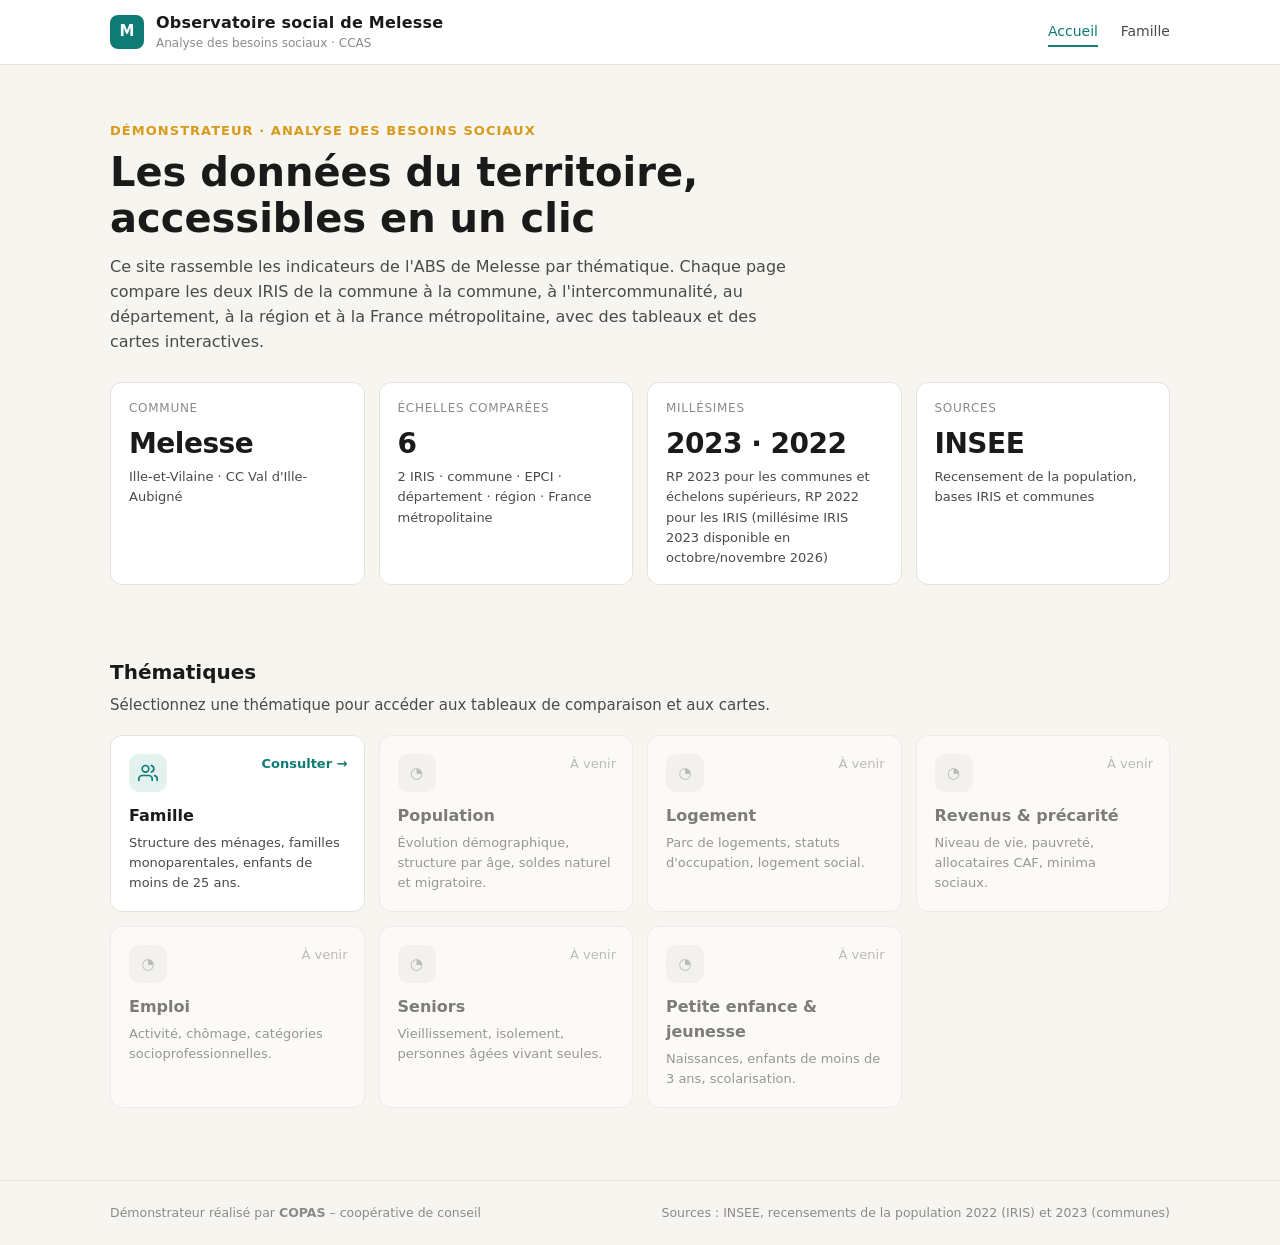
==== index.html @ ed0375af "Démonstrateur ABS Melesse" ====
<!doctype html>
<html lang="fr">
<head>
<meta charset="utf-8">
<meta name="viewport" content="width=device-width,initial-scale=1">
<title>Observatoire social – Melesse</title>
<link rel="stylesheet" href="assets/style.css">
</head>
<body>

<header class="topbar">
  <div class="wrap">
    <a class="brand" href="index.html">
      <div class="mark">M</div>
      <div><strong>Observatoire social de Melesse</strong><span>Analyse des besoins sociaux · CCAS</span></div>
    </a>
    <nav class="main">
      <a href="index.html" class="active">Accueil</a>
      <a href="famille.html">Famille</a>
    </nav>
  </div>
</header>

<section class="hero">
  <div class="wrap">
    <div class="kicker">Démonstrateur · Analyse des besoins sociaux</div>
    <h1>Les données du territoire, accessibles en un clic</h1>
    <p>Ce site rassemble les indicateurs de l'ABS de Melesse par thématique. Chaque page compare les deux IRIS de la commune à la commune, à l'intercommunalité, au département, à la région et à la France métropolitaine, avec des tableaux et des cartes interactives.</p>

    <div class="tiles">
      <div class="tile"><div class="lbl">Commune</div><div class="val">Melesse</div><div class="sub">Ille-et-Vilaine · CC Val d'Ille-Aubigné</div></div>
      <div class="tile"><div class="lbl">Échelles comparées</div><div class="val">6</div><div class="sub">2 IRIS · commune · EPCI · département · région · France métropolitaine</div></div>
      <div class="tile"><div class="lbl">Millésimes</div><div class="val">2023 · 2022</div><div class="sub">RP 2023 pour les communes et échelons supérieurs, RP 2022 pour les IRIS (millésime IRIS 2023 disponible en octobre/novembre 2026)</div></div>
      <div class="tile"><div class="lbl">Sources</div><div class="val">INSEE</div><div class="sub">Recensement de la population, bases IRIS et communes</div></div>
    </div>
  </div>
</section>

<section class="section">
  <div class="wrap">
    <h2>Thématiques</h2>
    <p class="lead">Sélectionnez une thématique pour accéder aux tableaux de comparaison et aux cartes.</p>
    <div class="cards">
      <a class="card" href="famille.html">
        <div class="ico"><svg width="20" height="20" viewBox="0 0 24 24" fill="none" stroke="currentColor" stroke-width="2" stroke-linecap="round" stroke-linejoin="round"><path d="M17 21v-2a4 4 0 0 0-4-4H5a4 4 0 0 0-4 4v2"/><circle cx="9" cy="7" r="4"/><path d="M23 21v-2a4 4 0 0 0-3-3.87"/><path d="M16 3.13a4 4 0 0 1 0 7.75"/></svg></div>
        <h3>Famille</h3>
        <p>Structure des ménages, familles monoparentales, enfants de moins de 25 ans.</p>
        <span class="go">Consulter →</span>
      </a>
      <div class="card soon"><div class="ico">◔</div><h3>Population</h3><p>Évolution démographique, structure par âge, soldes naturel et migratoire.</p><span class="go">À venir</span></div>
      <div class="card soon"><div class="ico">◔</div><h3>Logement</h3><p>Parc de logements, statuts d'occupation, logement social.</p><span class="go">À venir</span></div>
      <div class="card soon"><div class="ico">◔</div><h3>Revenus &amp; précarité</h3><p>Niveau de vie, pauvreté, allocataires CAF, minima sociaux.</p><span class="go">À venir</span></div>
      <div class="card soon"><div class="ico">◔</div><h3>Emploi</h3><p>Activité, chômage, catégories socioprofessionnelles.</p><span class="go">À venir</span></div>
      <div class="card soon"><div class="ico">◔</div><h3>Seniors</h3><p>Vieillissement, isolement, personnes âgées vivant seules.</p><span class="go">À venir</span></div>
      <div class="card soon"><div class="ico">◔</div><h3>Petite enfance &amp; jeunesse</h3><p>Naissances, enfants de moins de 3 ans, scolarisation.</p><span class="go">À venir</span></div>
    </div>
  </div>
</section>

<footer>
  <div class="wrap">
    <span>Démonstrateur réalisé par <strong>COPAS</strong> – coopérative de conseil</span>
    <span>Sources : INSEE, recensements de la population 2022 (IRIS) et 2023 (communes)</span>
  </div>
</footer>

</body>
</html>
---- assets/style.css ----
:root{
  --ink:#1A1A1A; --ink-2:#4a4a4a; --muted:#8a8a8a; --line:#e6e3dc;
  --bg:#f7f5f0; --card:#ffffff;
  --teal:#0E7C74; --teal-2:#0b5f59; --teal-soft:#e3f1ef; --gold:#D99A1B;
  --font:"Inter",system-ui,-apple-system,"Segoe UI",Roboto,sans-serif;
}
*{box-sizing:border-box}
html{color-scheme:light}
body{margin:0;background:var(--bg);color:var(--ink);font-family:var(--font);font-size:15px;line-height:1.55}
a{color:var(--teal)}
.wrap{max-width:1100px;margin:0 auto;padding:0 20px}

/* header */
.topbar{background:var(--card);border-bottom:1px solid var(--line)}
.topbar .wrap{display:flex;align-items:center;justify-content:space-between;gap:16px;min-height:64px;flex-wrap:wrap}
.brand{display:flex;align-items:center;gap:12px;text-decoration:none;color:var(--ink)}
.brand .mark{width:34px;height:34px;border-radius:8px;background:var(--teal);display:grid;place-items:center;color:#fff;font-weight:700;font-size:15px}
.brand strong{font-size:16px;letter-spacing:.2px}
.brand span{display:block;font-size:12px;color:var(--muted);margin-top:-2px}
nav.main a{text-decoration:none;color:var(--ink-2);margin-left:18px;font-size:14px;padding:6px 0;border-bottom:2px solid transparent}
nav.main a.active,nav.main a:hover{color:var(--teal);border-bottom-color:var(--teal)}

/* hero */
.hero{padding:56px 0 36px}
.hero .kicker{color:var(--gold);font-weight:600;font-size:13px;letter-spacing:.08em;text-transform:uppercase}
.hero h1{font-size:clamp(28px,4vw,40px);line-height:1.15;margin:8px 0 14px;max-width:760px}
.hero p{max-width:680px;color:var(--ink-2);font-size:16px;margin:0}

/* stat tiles */
.tiles{display:grid;grid-template-columns:repeat(auto-fit,minmax(200px,1fr));gap:14px;margin:28px 0 8px}
.tile{background:var(--card);border:1px solid var(--line);border-radius:12px;padding:16px 18px}
.tile .lbl{font-size:12px;color:var(--muted);text-transform:uppercase;letter-spacing:.06em}
.tile .val{font-size:28px;font-weight:700;margin:4px 0 2px;letter-spacing:-.5px}
.tile .sub{font-size:13px;color:var(--ink-2)}

/* theme cards */
.section{padding:28px 0 48px}
.section h2{font-size:20px;margin:0 0 6px}
.section .lead{color:var(--ink-2);margin:0 0 18px}
.cards{display:grid;grid-template-columns:repeat(auto-fill,minmax(240px,1fr));gap:14px}
.card{display:block;background:var(--card);border:1px solid var(--line);border-radius:12px;padding:18px;text-decoration:none;color:var(--ink);transition:transform .12s,box-shadow .12s;position:relative}
.card:hover{transform:translateY(-2px);box-shadow:0 8px 24px rgba(0,0,0,.06)}
.card .ico{width:38px;height:38px;border-radius:10px;background:var(--teal-soft);color:var(--teal);display:grid;place-items:center;margin-bottom:12px}
.card h3{margin:0 0 4px;font-size:16px}
.card p{margin:0;font-size:13px;color:var(--ink-2)}
.card .go{position:absolute;right:16px;top:18px;color:var(--teal);font-size:13px;font-weight:600}
.card.soon{opacity:.55;pointer-events:none}
.card.soon .go{color:var(--muted);font-weight:500}
.card.soon .ico{background:#eee;color:var(--muted)}

/* page header */
.pagehead{padding:36px 0 8px}
.crumbs{font-size:13px;color:var(--muted);margin-bottom:8px}
.crumbs a{color:var(--muted);text-decoration:none}
.crumbs a:hover{color:var(--teal)}
.pagehead h1{font-size:clamp(24px,3.4vw,34px);margin:0 0 8px}
.pagehead p{color:var(--ink-2);max-width:760px;margin:0}

/* panels */
.panel{background:var(--card);border:1px solid var(--line);border-radius:12px;padding:20px 22px;margin:20px 0}
.panel h2{font-size:18px;margin:0 0 4px}
.panel .sub{font-size:13px;color:var(--muted);margin:0 0 14px}
.grid2{display:grid;grid-template-columns:1fr 1fr;gap:20px}
@media (max-width:820px){.grid2{grid-template-columns:1fr}}

/* table */
.tbl{width:100%;border-collapse:collapse;font-variant-numeric:tabular-nums}
.tbl th{font-size:12px;text-transform:uppercase;letter-spacing:.05em;color:var(--muted);font-weight:600;text-align:left;padding:8px 10px;border-bottom:1px solid var(--line)}
.tbl td{padding:9px 10px;border-bottom:1px solid var(--line);vertical-align:middle}
.tbl tr:last-child td{border-bottom:0}
.tbl td.num,.tbl th.num{text-align:right}
.tbl .lvl{display:inline-block;font-size:11px;color:var(--muted);text-transform:uppercase;letter-spacing:.05em;margin-right:8px;min-width:88px}
.tbl tr.hl td{background:var(--teal-soft)}
.tbl tr.hl td:first-child{border-left:3px solid var(--teal)}
.bar{display:flex;align-items:center;gap:8px;min-width:180px}
.bar i{display:block;height:10px;border-radius:0 4px 4px 0;background:var(--teal)}
.bar b{font-weight:600;font-size:14px}
.tblwrap{overflow-x:auto}

/* map */
#map{height:520px;border-radius:10px;border:1px solid var(--line);background:#eef0ee}
.legend{background:#fff;padding:8px 10px;border-radius:8px;box-shadow:0 1px 4px rgba(0,0,0,.15);font:12px/1.4 var(--font);color:var(--ink)}
.legend .sw{display:inline-block;width:14px;height:14px;border-radius:3px;vertical-align:-2px;margin-right:6px;border:1px solid rgba(0,0,0,.1)}
.legend .t{font-weight:600;margin-bottom:4px}
.leaflet-container{font-family:var(--font)}
.tiles-gris{filter:grayscale(1) brightness(1.06) contrast(.85)}
.pop b{display:block;font-size:14px}
.pop .big{font-size:22px;font-weight:700;color:var(--teal);margin:4px 0 2px}
.pop small{color:var(--muted)}

/* ranking bars */
.rank{display:grid;grid-template-columns:180px 1fr 52px;gap:8px 10px;align-items:center;font-size:13px}
.rank .n{text-align:right;color:var(--ink-2);white-space:nowrap;overflow:hidden;text-overflow:ellipsis}
.rank .b{height:10px;background:var(--line);border-radius:0 4px 4px 0;position:relative}
.rank .b i{position:absolute;left:0;top:0;bottom:0;background:var(--muted);border-radius:0 4px 4px 0}
.rank .v{font-variant-numeric:tabular-nums;color:var(--ink-2)}
.rank .me .n,.rank .me .v{color:var(--teal);font-weight:700}
.rank .me .b i{background:var(--teal)}
.rank .ref{grid-column:1/4;height:1px;background:var(--line);margin:2px 0}
.rank .refv{grid-column:1/4;font-size:12px;color:var(--muted)}
.rank .refv b{color:var(--gold)}

.note{font-size:12.5px;color:var(--muted);margin-top:12px;line-height:1.5}
.note b{color:var(--ink-2);font-weight:600}

footer{border-top:1px solid var(--line);padding:22px 0;color:var(--muted);font-size:12.5px;margin-top:24px}
footer .wrap{display:flex;justify-content:space-between;gap:12px;flex-wrap:wrap}
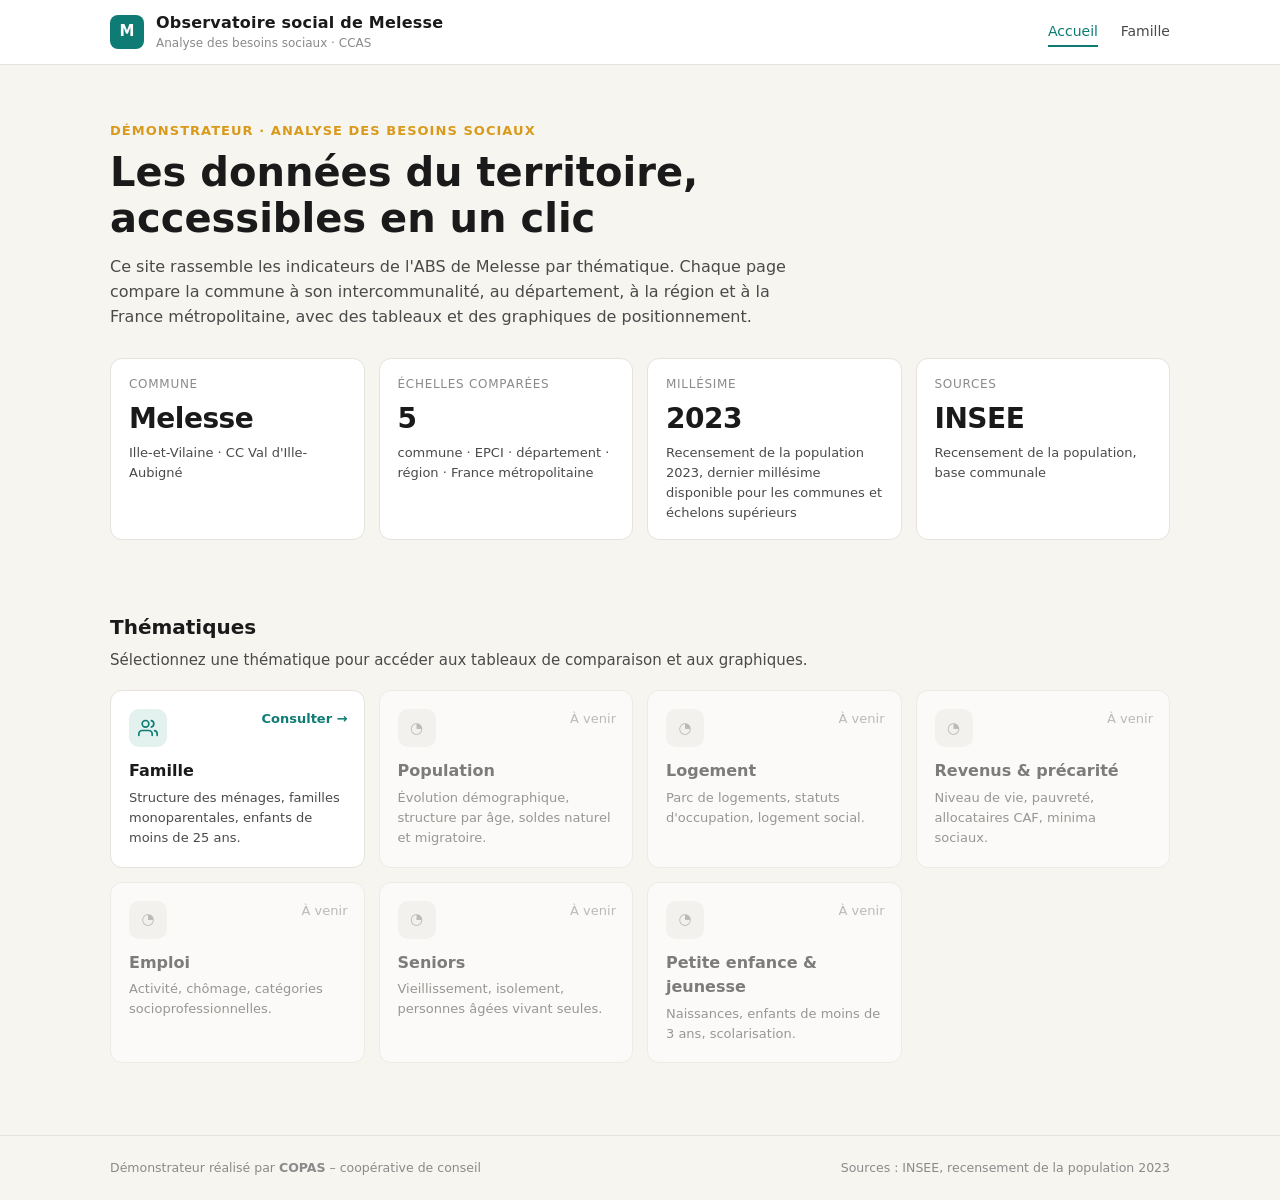
==== commit ab73bd79: "Retrait des IRIS et de la carte" ====
--- a/index.html
+++ b/index.html
@@ -25,13 +25,13 @@
   <div class="wrap">
     <div class="kicker">Démonstrateur · Analyse des besoins sociaux</div>
     <h1>Les données du territoire, accessibles en un clic</h1>
-    <p>Ce site rassemble les indicateurs de l'ABS de Melesse par thématique. Chaque page compare les deux IRIS de la commune à la commune, à l'intercommunalité, au département, à la région et à la France métropolitaine, avec des tableaux et des cartes interactives.</p>
+    <p>Ce site rassemble les indicateurs de l'ABS de Melesse par thématique. Chaque page compare la commune à son intercommunalité, au département, à la région et à la France métropolitaine, avec des tableaux et des graphiques de positionnement.</p>
 
     <div class="tiles">
       <div class="tile"><div class="lbl">Commune</div><div class="val">Melesse</div><div class="sub">Ille-et-Vilaine · CC Val d'Ille-Aubigné</div></div>
-      <div class="tile"><div class="lbl">Échelles comparées</div><div class="val">6</div><div class="sub">2 IRIS · commune · EPCI · département · région · France métropolitaine</div></div>
-      <div class="tile"><div class="lbl">Millésimes</div><div class="val">2023 · 2022</div><div class="sub">RP 2023 pour les communes et échelons supérieurs, RP 2022 pour les IRIS (millésime IRIS 2023 disponible en octobre/novembre 2026)</div></div>
-      <div class="tile"><div class="lbl">Sources</div><div class="val">INSEE</div><div class="sub">Recensement de la population, bases IRIS et communes</div></div>
+      <div class="tile"><div class="lbl">Échelles comparées</div><div class="val">5</div><div class="sub">commune · EPCI · département · région · France métropolitaine</div></div>
+      <div class="tile"><div class="lbl">Millésime</div><div class="val">2023</div><div class="sub">Recensement de la population 2023, dernier millésime disponible pour les communes et échelons supérieurs</div></div>
+      <div class="tile"><div class="lbl">Sources</div><div class="val">INSEE</div><div class="sub">Recensement de la population, base communale</div></div>
     </div>
   </div>
 </section>
@@ -39,7 +39,7 @@
 <section class="section">
   <div class="wrap">
     <h2>Thématiques</h2>
-    <p class="lead">Sélectionnez une thématique pour accéder aux tableaux de comparaison et aux cartes.</p>
+    <p class="lead">Sélectionnez une thématique pour accéder aux tableaux de comparaison et aux graphiques.</p>
     <div class="cards">
       <a class="card" href="famille.html">
         <div class="ico"><svg width="20" height="20" viewBox="0 0 24 24" fill="none" stroke="currentColor" stroke-width="2" stroke-linecap="round" stroke-linejoin="round"><path d="M17 21v-2a4 4 0 0 0-4-4H5a4 4 0 0 0-4 4v2"/><circle cx="9" cy="7" r="4"/><path d="M23 21v-2a4 4 0 0 0-3-3.87"/><path d="M16 3.13a4 4 0 0 1 0 7.75"/></svg></div>
@@ -60,7 +60,7 @@
 <footer>
   <div class="wrap">
     <span>Démonstrateur réalisé par <strong>COPAS</strong> – coopérative de conseil</span>
-    <span>Sources : INSEE, recensements de la population 2022 (IRIS) et 2023 (communes)</span>
+    <span>Sources : INSEE, recensement de la population 2023</span>
   </div>
 </footer>
 
--- a/assets/style.css
+++ b/assets/style.css
@@ -77,17 +77,6 @@
 .bar b{font-weight:600;font-size:14px}
 .tblwrap{overflow-x:auto}
 
-/* map */
-#map{height:520px;border-radius:10px;border:1px solid var(--line);background:#eef0ee}
-.legend{background:#fff;padding:8px 10px;border-radius:8px;box-shadow:0 1px 4px rgba(0,0,0,.15);font:12px/1.4 var(--font);color:var(--ink)}
-.legend .sw{display:inline-block;width:14px;height:14px;border-radius:3px;vertical-align:-2px;margin-right:6px;border:1px solid rgba(0,0,0,.1)}
-.legend .t{font-weight:600;margin-bottom:4px}
-.leaflet-container{font-family:var(--font)}
-.tiles-gris{filter:grayscale(1) brightness(1.06) contrast(.85)}
-.pop b{display:block;font-size:14px}
-.pop .big{font-size:22px;font-weight:700;color:var(--teal);margin:4px 0 2px}
-.pop small{color:var(--muted)}
-
 /* ranking bars */
 .rank{display:grid;grid-template-columns:180px 1fr 52px;gap:8px 10px;align-items:center;font-size:13px}
 .rank .n{text-align:right;color:var(--ink-2);white-space:nowrap;overflow:hidden;text-overflow:ellipsis}
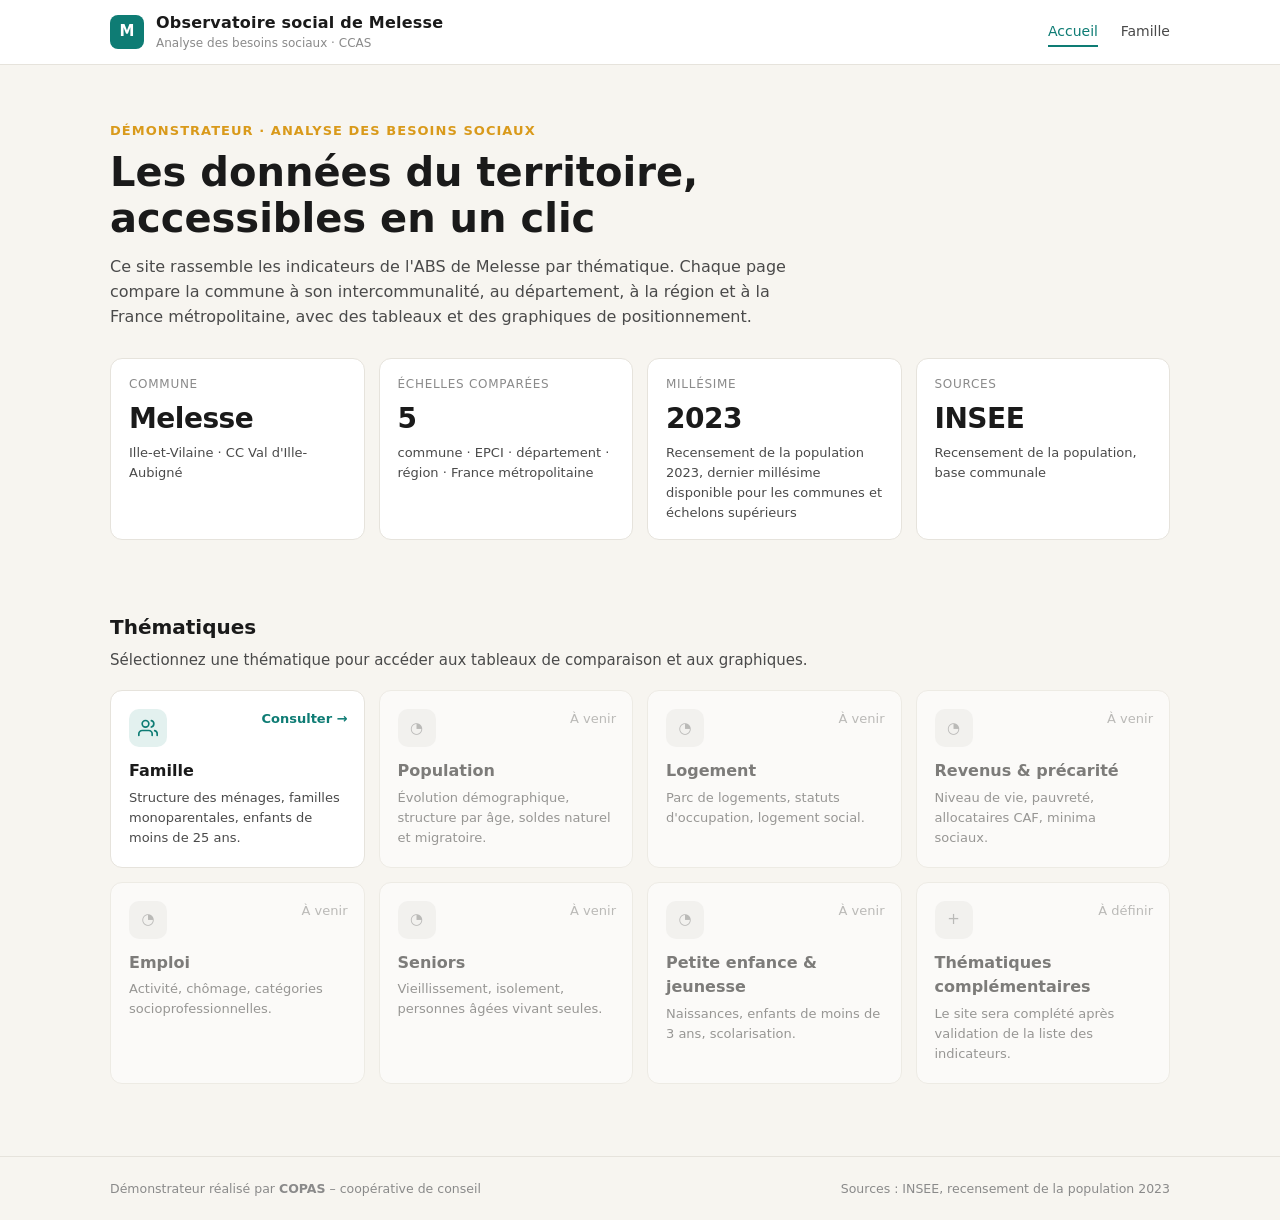
==== commit 53e23914: "Bloc familles monoparentales compact et carte thématiques complémentaires" ====
--- a/index.html
+++ b/index.html
@@ -53,6 +53,7 @@
       <div class="card soon"><div class="ico">◔</div><h3>Emploi</h3><p>Activité, chômage, catégories socioprofessionnelles.</p><span class="go">À venir</span></div>
       <div class="card soon"><div class="ico">◔</div><h3>Seniors</h3><p>Vieillissement, isolement, personnes âgées vivant seules.</p><span class="go">À venir</span></div>
       <div class="card soon"><div class="ico">◔</div><h3>Petite enfance &amp; jeunesse</h3><p>Naissances, enfants de moins de 3 ans, scolarisation.</p><span class="go">À venir</span></div>
+      <div class="card soon"><div class="ico">+</div><h3>Thématiques complémentaires</h3><p>Le site sera complété après validation de la liste des indicateurs.</p><span class="go">À définir</span></div>
     </div>
   </div>
 </section>
--- a/assets/style.css
+++ b/assets/style.css
@@ -49,7 +49,7 @@
 .card.soon .ico{background:#eee;color:var(--muted)}
 
 /* page header */
-.pagehead{padding:36px 0 8px}
+.pagehead{padding:28px 0 4px}
 .crumbs{font-size:13px;color:var(--muted);margin-bottom:8px}
 .crumbs a{color:var(--muted);text-decoration:none}
 .crumbs a:hover{color:var(--teal)}
@@ -67,12 +67,13 @@
 .tbl{width:100%;border-collapse:collapse;font-variant-numeric:tabular-nums}
 .tbl th{font-size:12px;text-transform:uppercase;letter-spacing:.05em;color:var(--muted);font-weight:600;text-align:left;padding:8px 10px;border-bottom:1px solid var(--line)}
 .tbl td{padding:9px 10px;border-bottom:1px solid var(--line);vertical-align:middle}
+.tbl td:first-child{white-space:nowrap}
 .tbl tr:last-child td{border-bottom:0}
 .tbl td.num,.tbl th.num{text-align:right}
 .tbl .lvl{display:inline-block;font-size:11px;color:var(--muted);text-transform:uppercase;letter-spacing:.05em;margin-right:8px;min-width:88px}
 .tbl tr.hl td{background:var(--teal-soft)}
 .tbl tr.hl td:first-child{border-left:3px solid var(--teal)}
-.bar{display:flex;align-items:center;gap:8px;min-width:180px}
+.bar{display:flex;align-items:center;gap:8px;min-width:170px}
 .bar i{display:block;height:10px;border-radius:0 4px 4px 0;background:var(--teal)}
 .bar b{font-weight:600;font-size:14px}
 .tblwrap{overflow-x:auto}
@@ -94,3 +95,21 @@
 
 footer{border-top:1px solid var(--line);padding:22px 0;color:var(--muted);font-size:12.5px;margin-top:24px}
 footer .wrap{display:flex;justify-content:space-between;gap:12px;flex-wrap:wrap}
+
+/* bloc thématique compact */
+.bloc{padding:18px 22px 14px}
+.bloc .bloc-head{margin-bottom:8px}
+.bloc .bloc-head h2{font-size:19px}
+.bloc .bloc-head .sub{margin-bottom:0}
+.bloc .tbl td{padding:6px 10px}
+.bloc .tbl th{padding:6px 10px}
+.bloc .note{margin-top:8px;font-size:12px}
+.strips{margin-top:14px;padding-top:12px;border-top:1px solid var(--line)}
+.strips h3{font-size:14px;margin:0 0 2px}
+.strips .sub{margin:0 0 4px;font-size:12px}
+.strips svg{margin-top:0 !important}
+.methode{margin-top:12px;border-top:1px solid var(--line);padding-top:8px}
+.methode summary{font-size:12.5px;color:var(--muted);cursor:pointer;list-style:none;display:inline-flex;align-items:center;gap:6px}
+.methode summary::before{content:'▸';font-size:11px}
+.methode[open] summary::before{content:'▾'}
+.methode summary::-webkit-details-marker{display:none}
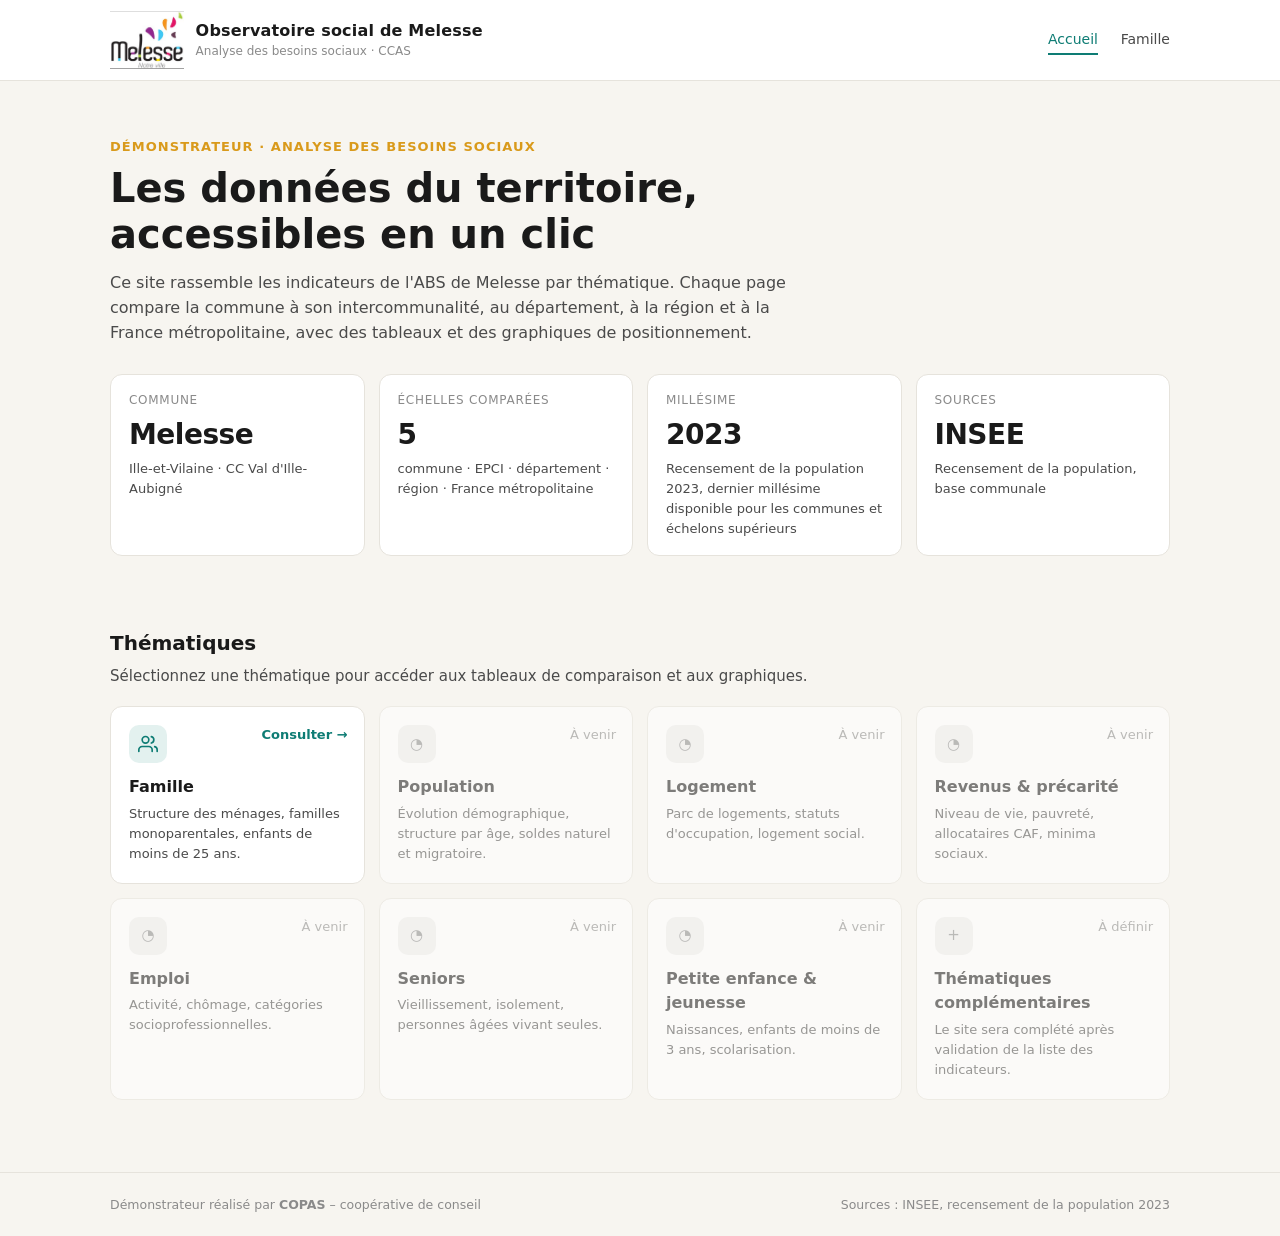
==== commit b43e4936: "Ajout du logo de la ville dans la navbar" ====
--- a/index.html
+++ b/index.html
@@ -11,7 +11,7 @@
 <header class="topbar">
   <div class="wrap">
     <a class="brand" href="index.html">
-      <div class="mark">M</div>
+      <img class="logo" src="assets/logo-melesse.png" alt="Ville de Melesse">
       <div><strong>Observatoire social de Melesse</strong><span>Analyse des besoins sociaux · CCAS</span></div>
     </a>
     <nav class="main">
--- a/assets/style.css
+++ b/assets/style.css
@@ -14,7 +14,8 @@
 .topbar{background:var(--card);border-bottom:1px solid var(--line)}
 .topbar .wrap{display:flex;align-items:center;justify-content:space-between;gap:16px;min-height:64px;flex-wrap:wrap}
 .brand{display:flex;align-items:center;gap:12px;text-decoration:none;color:var(--ink)}
-.brand .mark{width:34px;height:34px;border-radius:8px;background:var(--teal);display:grid;place-items:center;color:#fff;font-weight:700;font-size:15px}
+.brand .logo{height:58px;width:auto;display:block}
+.topbar .wrap{min-height:80px}
 .brand strong{font-size:16px;letter-spacing:.2px}
 .brand span{display:block;font-size:12px;color:var(--muted);margin-top:-2px}
 nav.main a{text-decoration:none;color:var(--ink-2);margin-left:18px;font-size:14px;padding:6px 0;border-bottom:2px solid transparent}
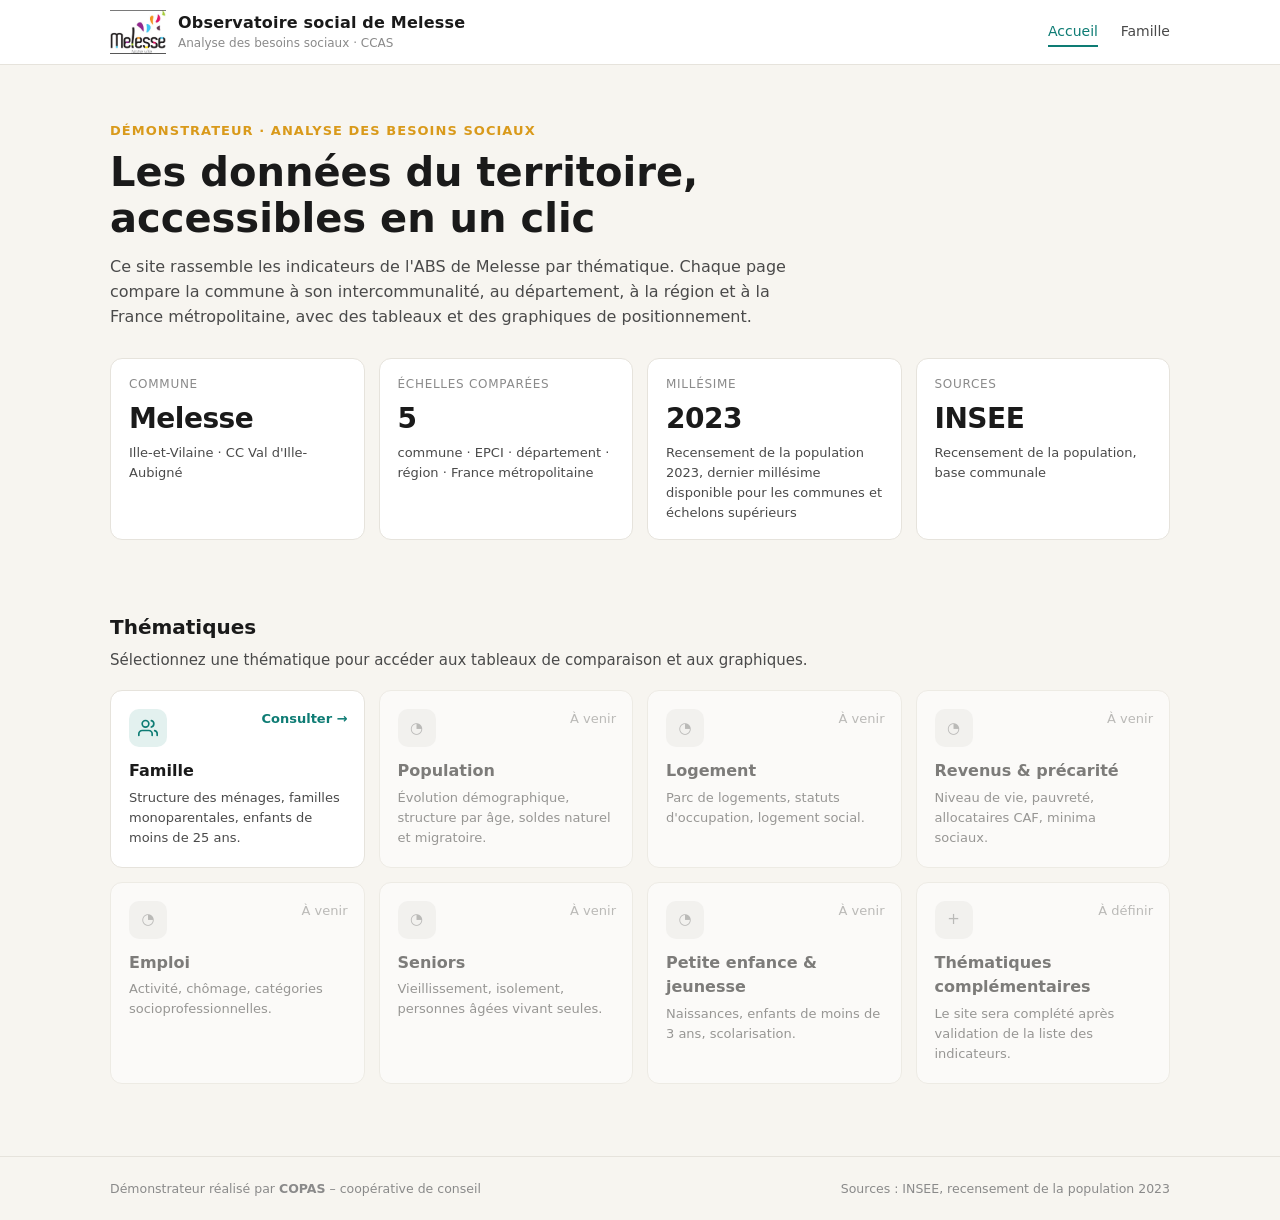
==== commit ed44c590: "Logo de la ville dans la navbar" ====
--- a/index.html
+++ b/index.html
@@ -4,14 +4,14 @@
 <meta charset="utf-8">
 <meta name="viewport" content="width=device-width,initial-scale=1">
 <title>Observatoire social – Melesse</title>
-<link rel="stylesheet" href="assets/style.css">
+<link rel="stylesheet" href="assets/style.css?v=3">
 </head>
 <body>
 
 <header class="topbar">
   <div class="wrap">
     <a class="brand" href="index.html">
-      <img class="logo" src="assets/logo-melesse.png" alt="Ville de Melesse">
+      <img class="logo" src="assets/logo-melesse.png" alt="Ville de Melesse" height="44" style="height:44px;width:auto">
       <div><strong>Observatoire social de Melesse</strong><span>Analyse des besoins sociaux · CCAS</span></div>
     </a>
     <nav class="main">
--- a/assets/style.css
+++ b/assets/style.css
@@ -14,8 +14,7 @@
 .topbar{background:var(--card);border-bottom:1px solid var(--line)}
 .topbar .wrap{display:flex;align-items:center;justify-content:space-between;gap:16px;min-height:64px;flex-wrap:wrap}
 .brand{display:flex;align-items:center;gap:12px;text-decoration:none;color:var(--ink)}
-.brand .logo{height:58px;width:auto;display:block}
-.topbar .wrap{min-height:80px}
+.brand .logo{height:44px;width:auto;display:block}
 .brand strong{font-size:16px;letter-spacing:.2px}
 .brand span{display:block;font-size:12px;color:var(--muted);margin-top:-2px}
 nav.main a{text-decoration:none;color:var(--ink-2);margin-left:18px;font-size:14px;padding:6px 0;border-bottom:2px solid transparent}
